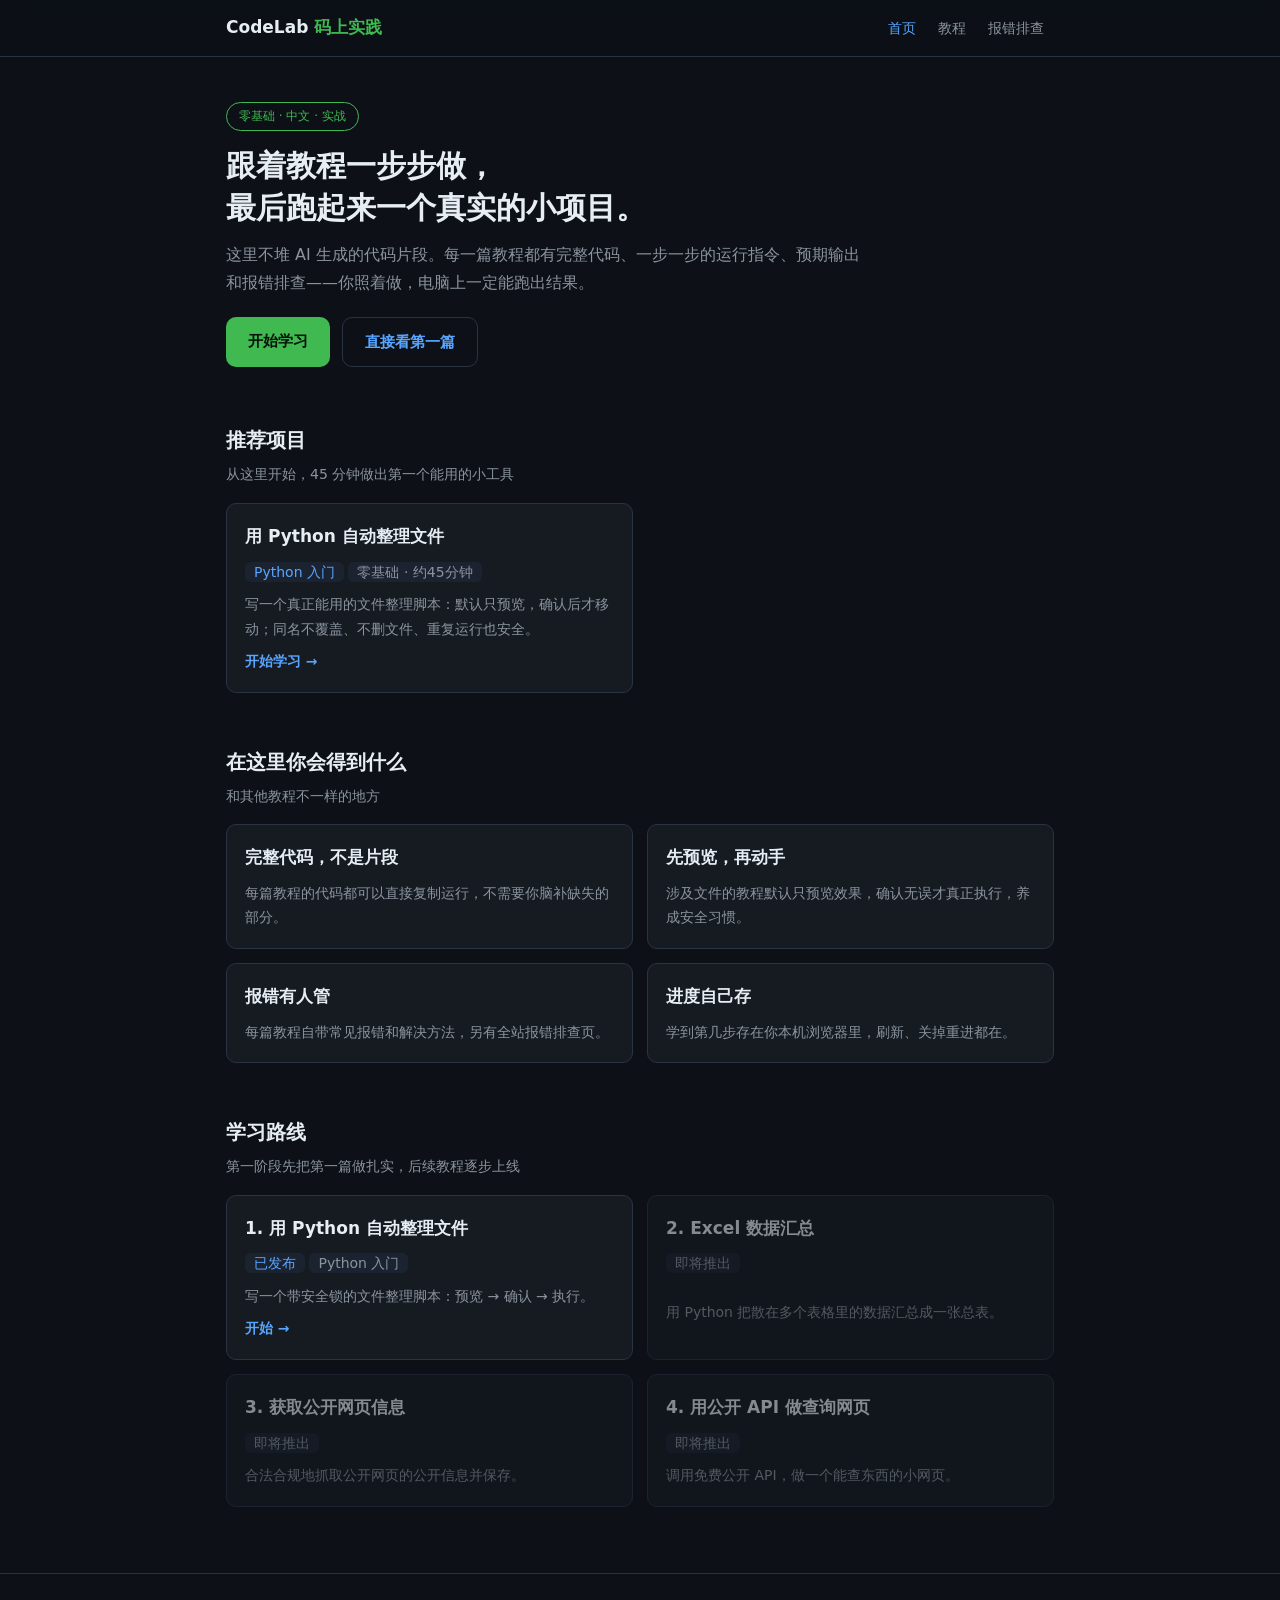
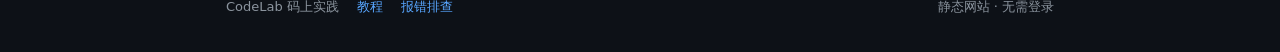
==== index.html @ 75bdf84a "CodeLab v0.1: 静态站首版 + 第一篇教程《用 Python 自动整理文件》（已实测）" ====
<!DOCTYPE html>
<html lang="zh-CN">
<head>
<meta charset="UTF-8">
<meta name="viewport" content="width=device-width, initial-scale=1.0">
<title>CodeLab 码上实践 - 跟着做，跑起来</title>
<meta name="description" content="面向零基础中文用户的编程实战教程：跟着步骤操作，最终运行一个真实的小项目。">
<link rel="stylesheet" href="assets/style.css">
</head>
<body>
<header class="topbar"><div class="wrap">
<a class="logo" href="index.html">CodeLab <b>码上实践</b></a>
<nav class="nav"><a href="index.html">首页</a><a href="tutorials.html">教程</a><a href="errors.html">报错排查</a></nav>
</div></header>
<main class="wrap">
<section class="hero">
<span class="kicker">零基础 · 中文 · 实战</span>
<h1>跟着教程一步步做，<br>最后跑起来一个真实的小项目。</h1>
<p>这里不堆 AI 生成的代码片段。每一篇教程都有完整代码、一步一步的运行指令、预期输出和报错排查——你照着做，电脑上一定能跑出结果。</p>
<div class="cta-row">
<a class="btn" href="tutorials.html">开始学习</a>
<a class="btn ghost" href="tutorial.html?id=python-organize-files">直接看第一篇</a>
</div>
</section>
<section class="sec">
<h2>推荐项目</h2>
<p class="sub">从这里开始，45 分钟做出第一个能用的小工具</p>
<div class="cards" id="featured"></div>
</section>
<section class="sec">
<h2>在这里你会得到什么</h2>
<p class="sub">和其他教程不一样的地方</p>
<div class="cards">
<div class="card"><h3>完整代码，不是片段</h3><p>每篇教程的代码都可以直接复制运行，不需要你脑补缺失的部分。</p></div>
<div class="card"><h3>先预览，再动手</h3><p>涉及文件的教程默认只预览效果，确认无误才真正执行，养成安全习惯。</p></div>
<div class="card"><h3>报错有人管</h3><p>每篇教程自带常见报错和解决方法，另有全站报错排查页。</p></div>
<div class="card"><h3>进度自己存</h3><p>学到第几步存在你本机浏览器里，刷新、关掉重进都在。</p></div>
</div>
</section>
<section class="sec">
<h2>学习路线</h2>
<p class="sub">第一阶段先把第一篇做扎实，后续教程逐步上线</p>
<div class="cards">
<div class="card"><h3>1. 用 Python 自动整理文件</h3><p><span class="tag">已发布</span> <span class="tag gray">Python 入门</span></p><p>写一个带安全锁的文件整理脚本：预览 → 确认 → 执行。</p><a class="go" href="tutorial.html?id=python-organize-files">开始 →</a></div>
<div class="card soon"><h3>2. Excel 数据汇总</h3><p><span class="tag gray">即将推出</span></p><p>用 Python 把散在多个表格里的数据汇总成一张总表。</p></div>
<div class="card soon"><h3>3. 获取公开网页信息</h3><p><span class="tag gray">即将推出</span></p><p>合法合规地抓取公开网页的公开信息并保存。</p></div>
<div class="card soon"><h3>4. 用公开 API 做查询网页</h3><p><span class="tag gray">即将推出</span></p><p>调用免费公开 API，做一个能查东西的小网页。</p></div>
</div>
</section>
</main>
<footer><div class="wrap">
<span>CodeLab 码上实践</span><a href="tutorials.html">教程</a><a href="errors.html">报错排查</a><span style="margin-left:auto">静态网站 · 无需登录</span>
</div></footer>
<script src="assets/app.js"></script>
<script src="data/tutorials.js"></script>
<script>
(function(){
  var box = document.getElementById('featured');
  var t = (window.TUTORIALS||[])[0];
  if(!t){ box.innerHTML = '<div class="card"><h3>教程加载中…</h3></div>'; return; }
  box.innerHTML =
    '<div class="card"><h3>' + esc(t.title) + '</h3>' +
    '<p><span class="tag">' + esc(t.category) + '</span> <span class="tag gray">' + esc(t.level) + ' · 约' + t.minutes + '分钟</span></p>' +
    '<p>' + esc(t.summary) + '</p>' +
    '<a class="go" href="tutorial.html?id=' + t.id + '">开始学习 →</a></div>';
})();
</script>
</body>
</html>
---- assets/style.css ----
/* CodeLab 码上实践 — 深色开发者风，移动端优先 */
:root{
  --bg:#0d1117; --bg2:#161b22; --bg3:#1c2330;
  --line:#2a3342; --txt:#e6edf3; --mut:#8b949e;
  --acc:#58a6ff; --acc2:#3fb950; --warn:#d29922; --bad:#f85149;
  --code-bg:#0a0e14; --radius:10px;
}
*{box-sizing:border-box;margin:0;padding:0}
html{-webkit-text-size-adjust:100%}
body{background:var(--bg);color:var(--txt);font-family:-apple-system,BlinkMacSystemFont,"PingFang SC","Hiragino Sans GB","Microsoft YaHei",system-ui,sans-serif;line-height:1.75;font-size:16px}
a{color:var(--acc);text-decoration:none}
a:hover{text-decoration:underline}
.wrap{max-width:860px;margin:0 auto;padding:0 16px}
/* 顶栏 */
.topbar{position:sticky;top:0;z-index:50;background:rgba(13,17,23,.92);backdrop-filter:blur(8px);border-bottom:1px solid var(--line)}
.topbar .wrap{display:flex;align-items:center;height:56px;gap:4px}
.logo{font-weight:700;font-size:17px;color:var(--txt);margin-right:auto;white-space:nowrap}
.logo b{color:var(--acc2)}
.nav{display:flex;gap:2px}
.nav a{color:var(--mut);font-size:14px;padding:8px 10px;border-radius:8px;white-space:nowrap}
.nav a:hover{color:var(--txt);text-decoration:none;background:var(--bg3)}
.nav a.on{color:var(--acc)}
/* Hero */
.hero{padding:44px 0 30px}
.hero .kicker{display:inline-block;font-size:12px;color:var(--acc2);border:1px solid var(--acc2);border-radius:20px;padding:3px 12px;margin-bottom:14px}
.hero h1{font-size:30px;line-height:1.4;margin-bottom:12px}
.hero p{color:var(--mut);font-size:16px;max-width:640px}
.cta-row{display:flex;gap:12px;margin-top:20px;flex-wrap:wrap}
.btn{display:inline-block;background:var(--acc2);color:#04120a;font-weight:700;font-size:15px;padding:11px 22px;border-radius:var(--radius);border:0;cursor:pointer}
.btn:hover{text-decoration:none;filter:brightness(1.08)}
.btn.ghost{background:transparent;color:var(--acc);border:1px solid var(--line)}
/* 卡片 */
.sec{padding:26px 0}
.sec h2{font-size:20px;margin-bottom:4px}
.sec .sub{color:var(--mut);font-size:14px;margin-bottom:16px}
.cards{display:grid;grid-template-columns:1fr;gap:14px}
@media(min-width:640px){.cards{grid-template-columns:1fr 1fr}}
.card{background:var(--bg2);border:1px solid var(--line);border-radius:var(--radius);padding:18px;display:flex;flex-direction:column;gap:8px}
.card h3{font-size:17px}
.card p{color:var(--mut);font-size:14px;flex:1}
.meta{display:flex;gap:8px;flex-wrap:wrap;font-size:12px}
.tag{background:var(--bg3);color:var(--acc);border-radius:6px;padding:2px 9px}
.tag.gray{color:var(--mut)}
.card .go{font-size:14px;font-weight:700}
.card.soon{opacity:.55}
/* 列表页工具条 */
.toolbar{display:flex;gap:10px;flex-wrap:wrap;margin:18px 0}
.toolbar input{flex:1;min-width:200px;background:var(--bg2);border:1px solid var(--line);color:var(--txt);border-radius:var(--radius);padding:10px 14px;font-size:15px}
.pills{display:flex;gap:8px;flex-wrap:wrap;margin-bottom:6px}
.pill{background:var(--bg2);border:1px solid var(--line);color:var(--mut);border-radius:20px;padding:6px 14px;font-size:13px;cursor:pointer}
.pill.on{background:var(--acc);border-color:var(--acc);color:#04121f;font-weight:700}
.empty{color:var(--mut);text-align:center;padding:40px 0;display:none}
/* 教程详情 */
.crumb{font-size:13px;color:var(--mut);margin:18px 0 6px}
.crumb a{color:var(--mut)}
.t-title{font-size:26px;line-height:1.4;margin-bottom:10px}
.t-meta{display:flex;gap:8px;flex-wrap:wrap;margin-bottom:8px}
.progressbar{height:8px;background:var(--bg3);border-radius:6px;overflow:hidden;margin:14px 0 4px}
.progressbar i{display:block;height:100%;background:var(--acc2);width:0;transition:width .3s}
.prog-txt{font-size:13px;color:var(--mut);margin-bottom:6px}
.step{background:var(--bg2);border:1px solid var(--line);border-radius:var(--radius);padding:18px;margin:16px 0}
.step.done{opacity:.62}
.step.done h3{color:var(--acc2)}
.step-head{display:flex;gap:10px;align-items:flex-start;margin-bottom:8px}
.step-check{flex:none;width:22px;height:22px;margin-top:3px;accent-color:var(--acc2);cursor:pointer}
.step h3{font-size:17px;flex:1}
.step p,.step li{font-size:15px;color:#c9d1d9}
.step ul,.step ol{padding-left:22px;margin:8px 0}
.step li{margin-bottom:6px}
/* 代码块 */
.codeblock{background:var(--code-bg);border:1px solid var(--line);border-radius:8px;margin:12px 0;overflow:hidden}
.codeblock .chead{display:flex;align-items:center;background:var(--bg3);padding:7px 12px;font-size:12px;color:var(--mut)}
.codeblock .chead span{margin-right:auto}
.copybtn{background:var(--bg2);border:1px solid var(--line);color:var(--acc);font-size:12px;border-radius:6px;padding:4px 12px;cursor:pointer}
.copybtn:hover{border-color:var(--acc)}
.codeblock pre{padding:14px;overflow-x:auto;font-size:13.5px;line-height:1.65}
.codeblock code{font-family:ui-monospace,SFMono-Regular,Menlo,Consolas,"Courier New",monospace;color:#d6e2f0;white-space:pre}
.cmd code{color:#7ee787}
.out code{color:#8b949e}
/* 提示框 */
.note{border-left:3px solid var(--warn);background:rgba(210,153,34,.08);padding:10px 14px;border-radius:0 8px 8px 0;font-size:14px;margin:12px 0;color:#e8dcc3}
.note b{color:var(--warn)}
.tip{border-left:3px solid var(--acc2);background:rgba(63,185,80,.08);padding:10px 14px;border-radius:0 8px 8px 0;font-size:14px;margin:12px 0;color:#cfe8d4}
.tip b{color:var(--acc2)}
/* 报错/清单 */
.err{background:var(--bg2);border:1px solid var(--line);border-radius:var(--radius);padding:16px 18px;margin:12px 0}
.err h4{font-size:15px;color:var(--bad);margin-bottom:6px;font-family:ui-monospace,Menlo,Consolas,monospace}
.err p{font-size:14px;color:#c9d1d9;margin-bottom:4px}
.err .fix{color:var(--acc2)}
.check li{list-style:none;padding-left:28px;position:relative;margin-bottom:8px;font-size:15px}
.check li::before{content:"☐";position:absolute;left:4px;color:var(--mut)}
/* 底部 */
footer{border-top:1px solid var(--line);margin-top:40px;padding:22px 0 34px;color:var(--mut);font-size:13px}
footer .wrap{display:flex;gap:18px;flex-wrap:wrap;align-items:center}
/* 404 */
.nf{text-align:center;padding:70px 0}
.nf h1{font-size:64px;color:var(--mut)}
.nf p{color:var(--mut);margin:12px 0 22px}
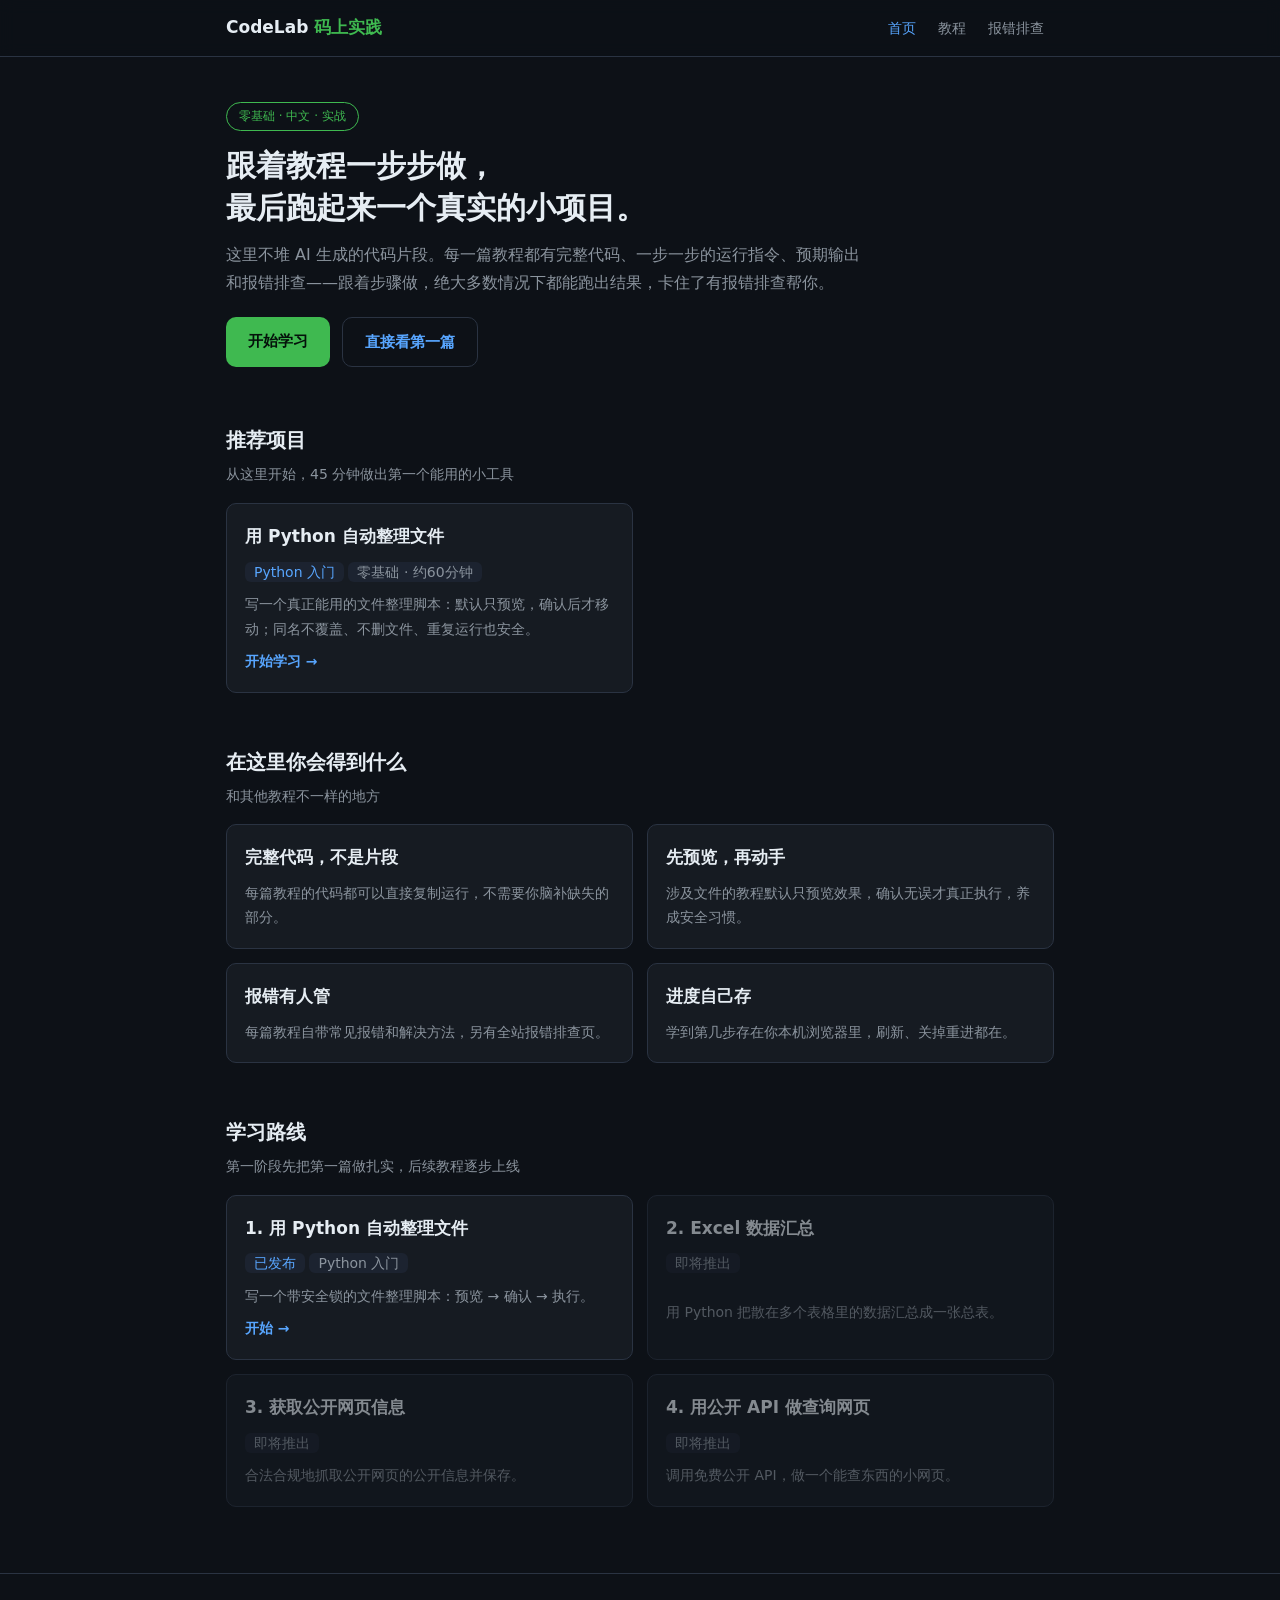
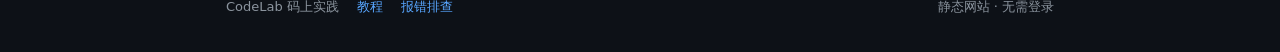
==== commit 871f4075: "CodeLab v0.2: 审查整改 - organize.py安全加固/前端消毒器/教程可跟随性/异常体验" ====
--- a/index.html
+++ b/index.html
@@ -16,7 +16,7 @@
 <section class="hero">
 <span class="kicker">零基础 · 中文 · 实战</span>
 <h1>跟着教程一步步做，<br>最后跑起来一个真实的小项目。</h1>
-<p>这里不堆 AI 生成的代码片段。每一篇教程都有完整代码、一步一步的运行指令、预期输出和报错排查——你照着做，电脑上一定能跑出结果。</p>
+<p>这里不堆 AI 生成的代码片段。每一篇教程都有完整代码、一步一步的运行指令、预期输出和报错排查——跟着步骤做，绝大多数情况下都能跑出结果，卡住了有报错排查帮你。</p>
 <div class="cta-row">
 <a class="btn" href="tutorials.html">开始学习</a>
 <a class="btn ghost" href="tutorial.html?id=python-organize-files">直接看第一篇</a>
--- a/assets/style.css
+++ b/assets/style.css
@@ -96,3 +96,12 @@
 .nf{text-align:center;padding:70px 0}
 .nf h1{font-size:64px;color:var(--mut)}
 .nf p{color:var(--mut);margin:12px 0 22px}
+/* 窄屏（<=420px）：顶栏收紧，标题缩小。注：390px 真机尚未验证 */
+@media(max-width:420px){
+  .logo{font-size:14px}
+  .nav a{padding:8px 6px;font-size:13px}
+  .hero h1{font-size:23px}
+  .t-title{font-size:21px}
+  .codeblock pre{font-size:12.5px}
+  .btn{padding:10px 16px;font-size:14px}
+}
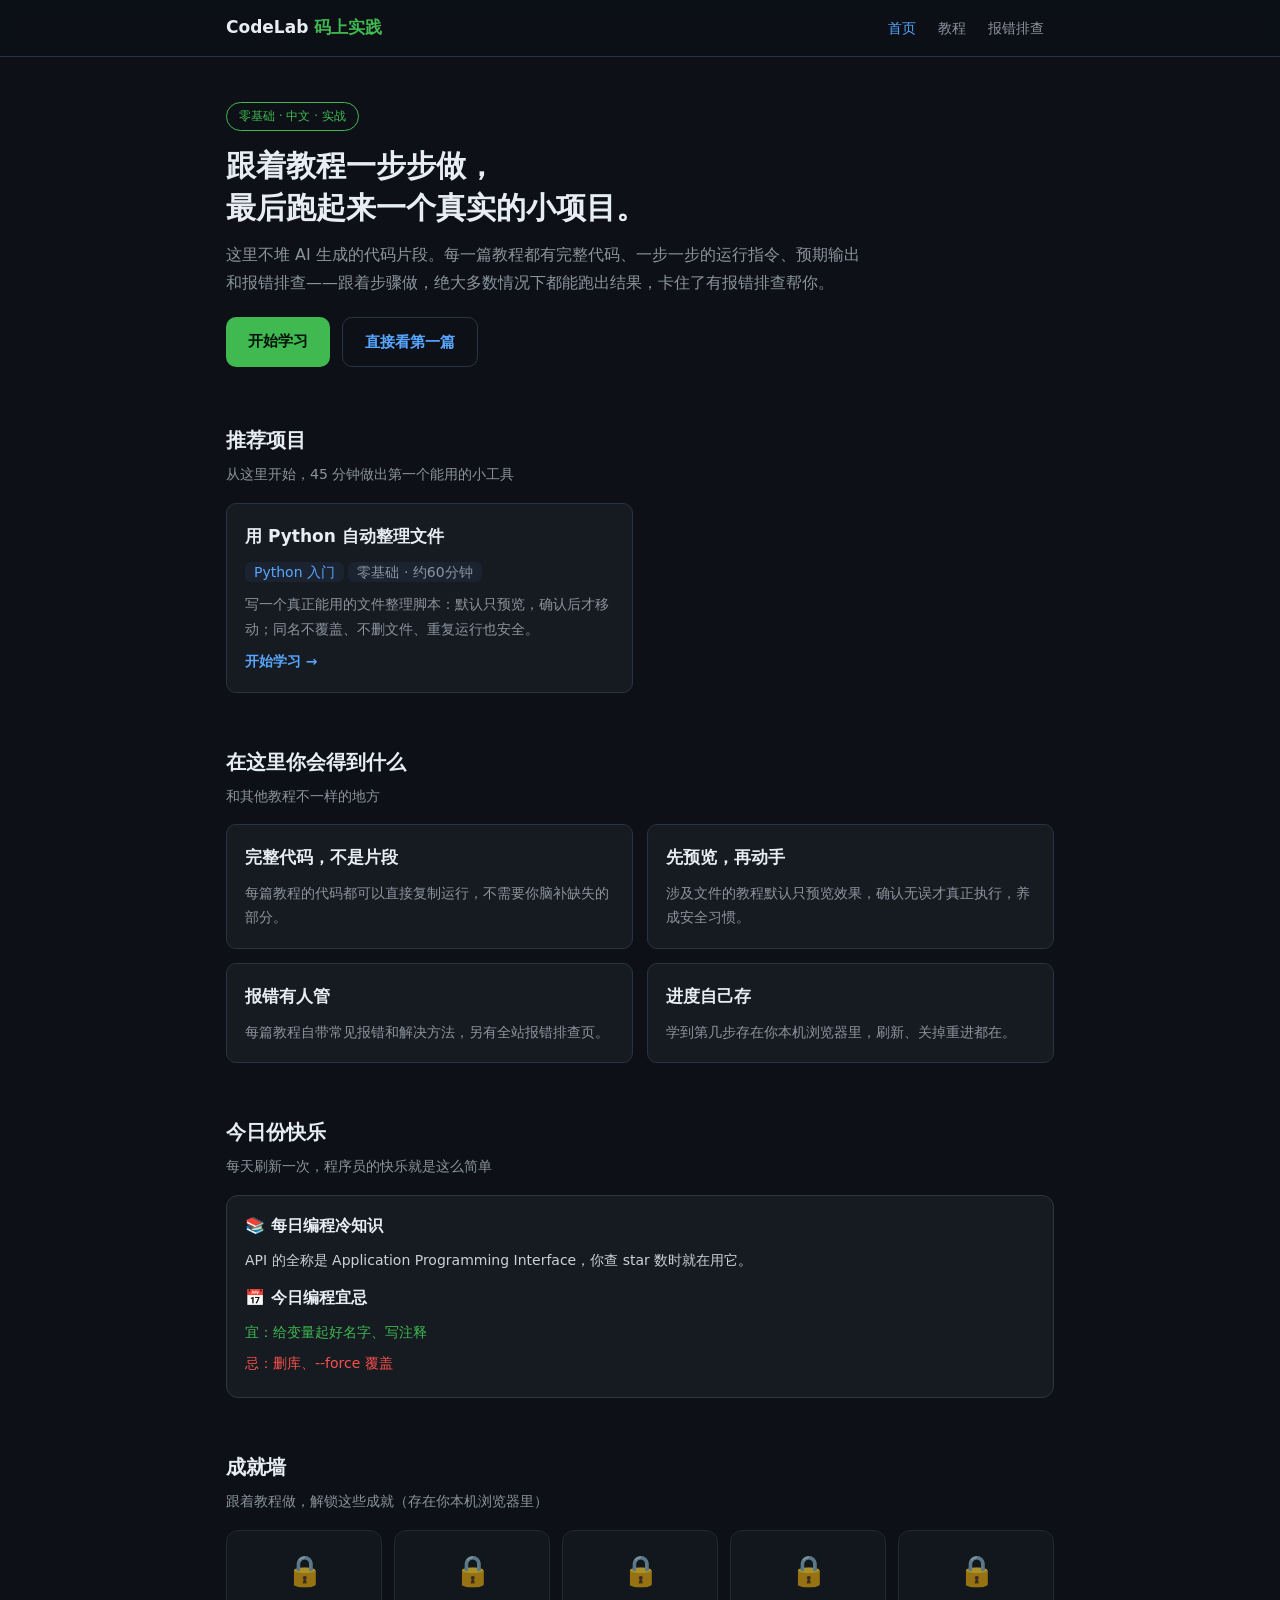
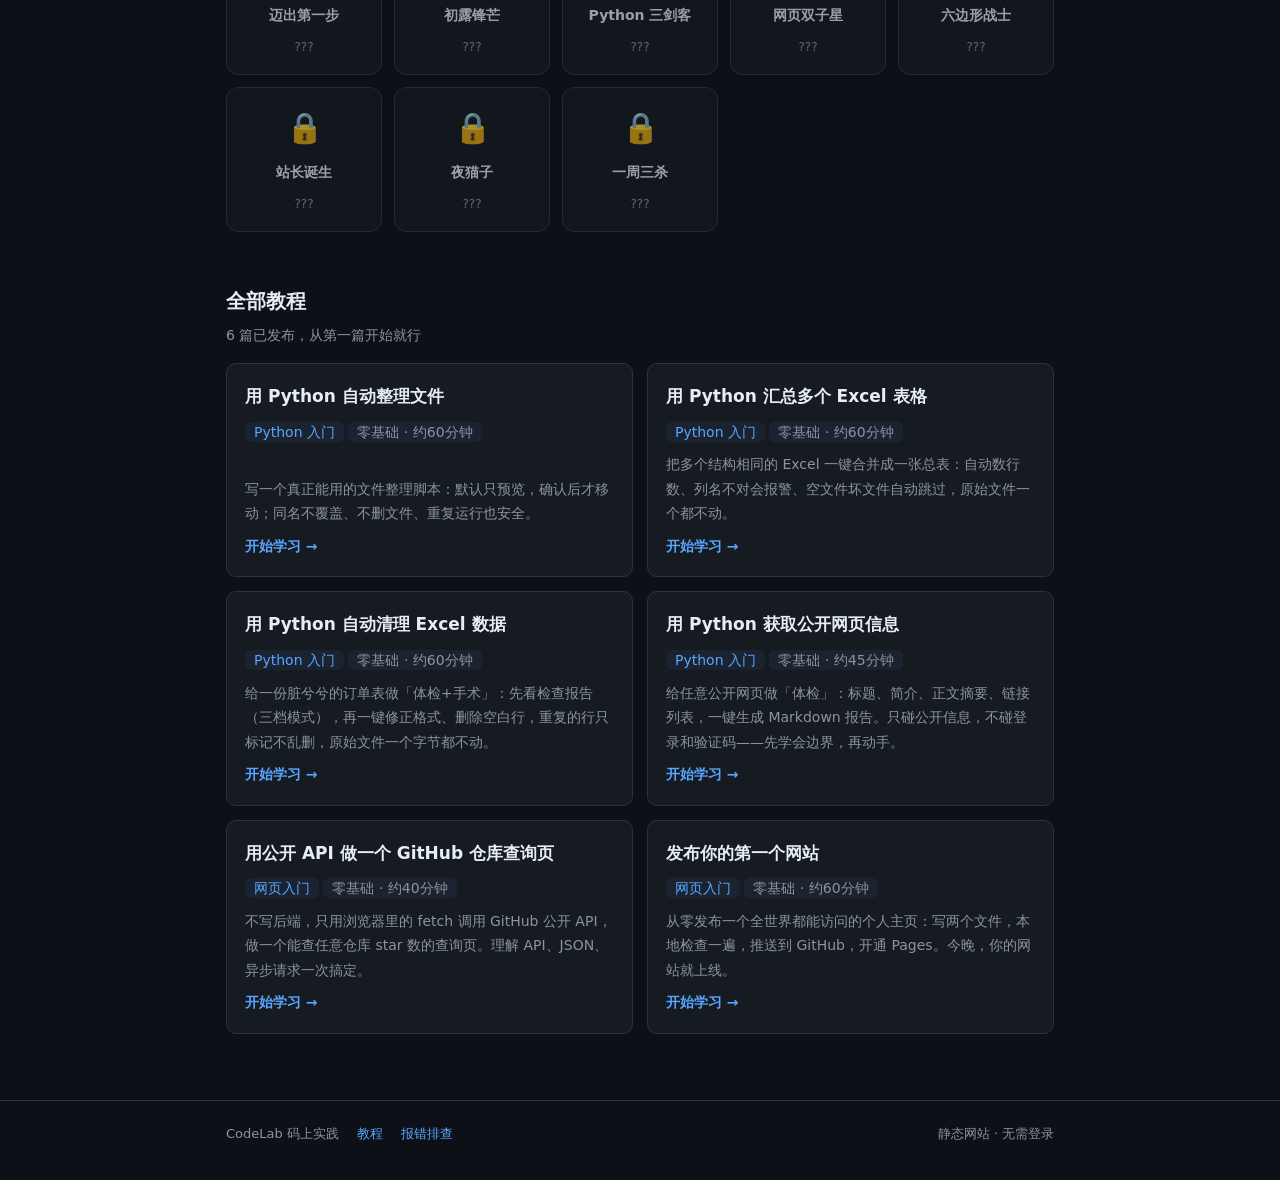
==== commit 629d16cc: "feat: 成就系统 + 首页趣味区" ====
--- a/index.html
+++ b/index.html
@@ -38,14 +38,19 @@
 </div>
 </section>
 <section class="sec">
-<h2>学习路线</h2>
-<p class="sub">第一阶段先把第一篇做扎实，后续教程逐步上线</p>
-<div class="cards">
-<div class="card"><h3>1. 用 Python 自动整理文件</h3><p><span class="tag">已发布</span> <span class="tag gray">Python 入门</span></p><p>写一个带安全锁的文件整理脚本：预览 → 确认 → 执行。</p><a class="go" href="tutorial.html?id=python-organize-files">开始 →</a></div>
-<div class="card soon"><h3>2. Excel 数据汇总</h3><p><span class="tag gray">即将推出</span></p><p>用 Python 把散在多个表格里的数据汇总成一张总表。</p></div>
-<div class="card soon"><h3>3. 获取公开网页信息</h3><p><span class="tag gray">即将推出</span></p><p>合法合规地抓取公开网页的公开信息并保存。</p></div>
-<div class="card soon"><h3>4. 用公开 API 做查询网页</h3><p><span class="tag gray">即将推出</span></p><p>调用免费公开 API，做一个能查东西的小网页。</p></div>
-</div>
+<h2>今日份快乐</h2>
+<p class="sub">每天刷新一次，程序员的快乐就是这么简单</p>
+<div class="funbox" id="funbox"><p>加载中…</p></div>
+</section>
+<section class="sec">
+<h2>成就墙</h2>
+<p class="sub">跟着教程做，解锁这些成就（存在你本机浏览器里）</p>
+<div class="achv-wall" id="achvWall"></div>
+</section>
+<section class="sec">
+<h2>全部教程</h2>
+<p class="sub">6 篇已发布，从第一篇开始就行</p>
+<div class="cards" id="allList"></div>
 </section>
 </main>
 <footer><div class="wrap">
@@ -53,11 +58,30 @@
 </div></footer>
 <script src="assets/app.js"></script>
 <script src="data/tutorials.js"></script>
+<script src="assets/achievements.js"></script>
 <script>
 (function(){
   var box = document.getElementById('featured');
   var t = (window.TUTORIALS||[])[0];
   if(!t){ box.innerHTML = '<div class="card"><h3>教程加载中…</h3></div>'; return; }
+  // 趣味区
+  if(window.Achv){
+    var yj = window.Achv.dailyYiJi();
+    document.getElementById('funbox').innerHTML =
+      '<h3>📚 每日编程冷知识</h3><p>' + esc(window.Achv.dailyFact()) + '</p>' +
+      '<h3 style="margin-top:12px">📅 今日编程宜忌</h3>' +
+      '<p><span class="yi">宜：' + yj.yi.map(esc).join('、') + '</span></p>' +
+      '<p><span class="ji">忌：' + yj.ji.map(esc).join('、') + '</span></p>';
+    window.Achv.renderWall('achvWall');
+  }
+  // 全部教程
+  var all = document.getElementById('allList');
+  all.innerHTML = (window.TUTORIALS||[]).map(function(x){
+    return '<div class="card"><h3>' + esc(x.title) + '</h3>' +
+      '<p><span class="tag">' + esc(x.category) + '</span> <span class="tag gray">' + esc(x.level) + ' · 约' + x.minutes + '分钟</span></p>' +
+      '<p>' + esc(x.summary) + '</p>' +
+      '<a class="go" href="tutorial.html?id=' + x.id + '">开始学习 →</a></div>';
+  }).join('');
   box.innerHTML =
     '<div class="card"><h3>' + esc(t.title) + '</h3>' +
     '<p><span class="tag">' + esc(t.category) + '</span> <span class="tag gray">' + esc(t.level) + ' · 约' + t.minutes + '分钟</span></p>' +
--- a/assets/style.css
+++ b/assets/style.css
@@ -105,3 +105,24 @@
   .codeblock pre{font-size:12.5px}
   .btn{padding:10px 16px;font-size:14px}
 }
+
+/* ---- 成就系统 ---- */
+.achv-toast{position:fixed;left:50%;bottom:28px;transform:translate(-50%,80px);z-index:9999;
+  display:flex;gap:12px;align-items:center;background:#161b22;border:1px solid #f0b429;
+  border-radius:14px;padding:14px 18px;max-width:88vw;box-shadow:0 8px 32px rgba(0,0,0,.5);
+  opacity:0;transition:all .35s ease;color:#e6edf3;font-size:14px}
+.achv-toast.show{transform:translate(-50%,0);opacity:1}
+.achv-toast .achv-emoji{font-size:32px}
+.achv-toast b{color:#f0b429}
+.achv-confetti{position:fixed;inset:0;z-index:9998;pointer-events:none}
+.achv-wall{display:grid;grid-template-columns:repeat(auto-fill,minmax(150px,1fr));gap:12px;margin-top:14px}
+.achv-card{border:1px solid #30363d;border-radius:12px;padding:14px;background:#161b22;text-align:center}
+.achv-card .achv-emoji{font-size:30px;display:block;margin-bottom:6px}
+.achv-card b{display:block;font-size:14px;margin-bottom:4px}
+.achv-card span{font-size:12px;color:#8b949e}
+.achv-card.on{border-color:#f0b429;background:#1c1a12}
+.achv-card:not(.on){opacity:.65}
+.funbox{border:1px solid #30363d;border-radius:12px;padding:16px 18px;background:#161b22;margin-top:12px}
+.funbox h3{margin:0 0 8px;font-size:16px}
+.funbox p{margin:6px 0;font-size:14px;color:#c9d1d9}
+.funbox .yi{color:#3fb950}.funbox .ji{color:#f85149}
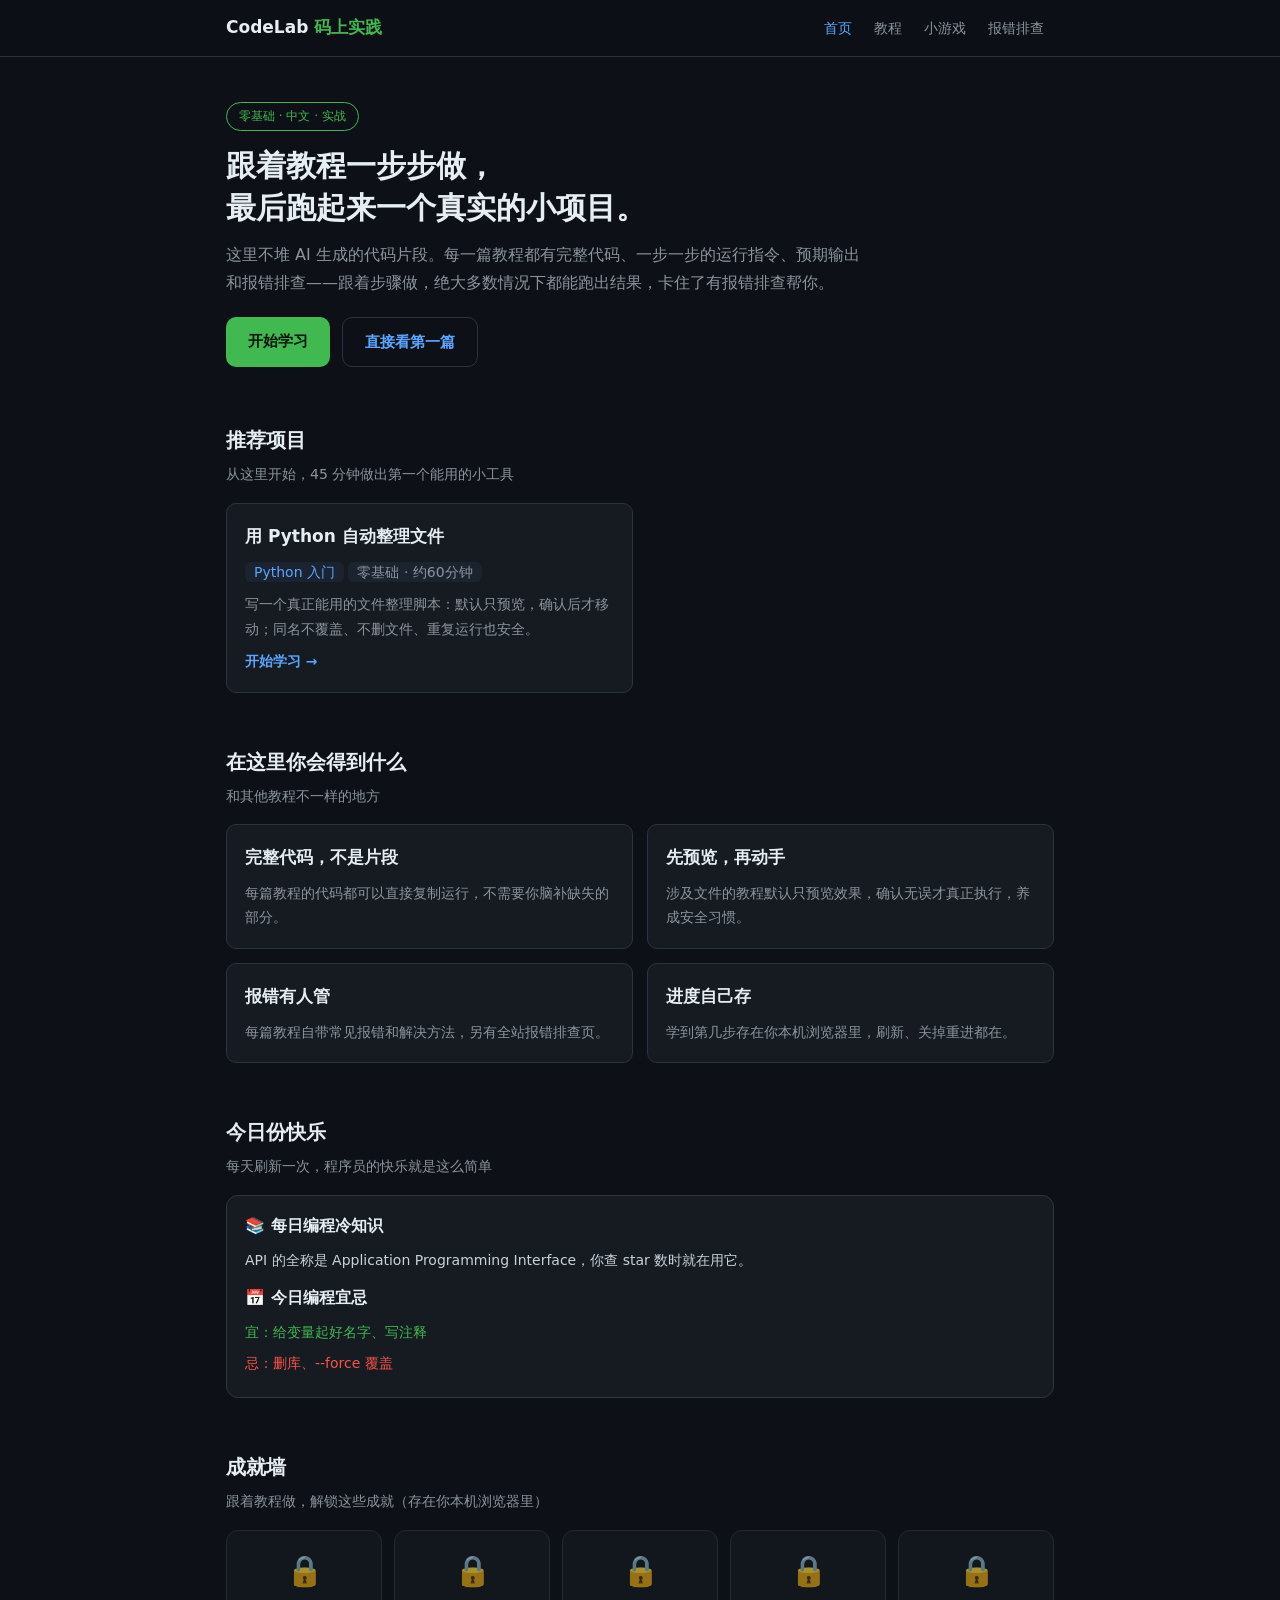
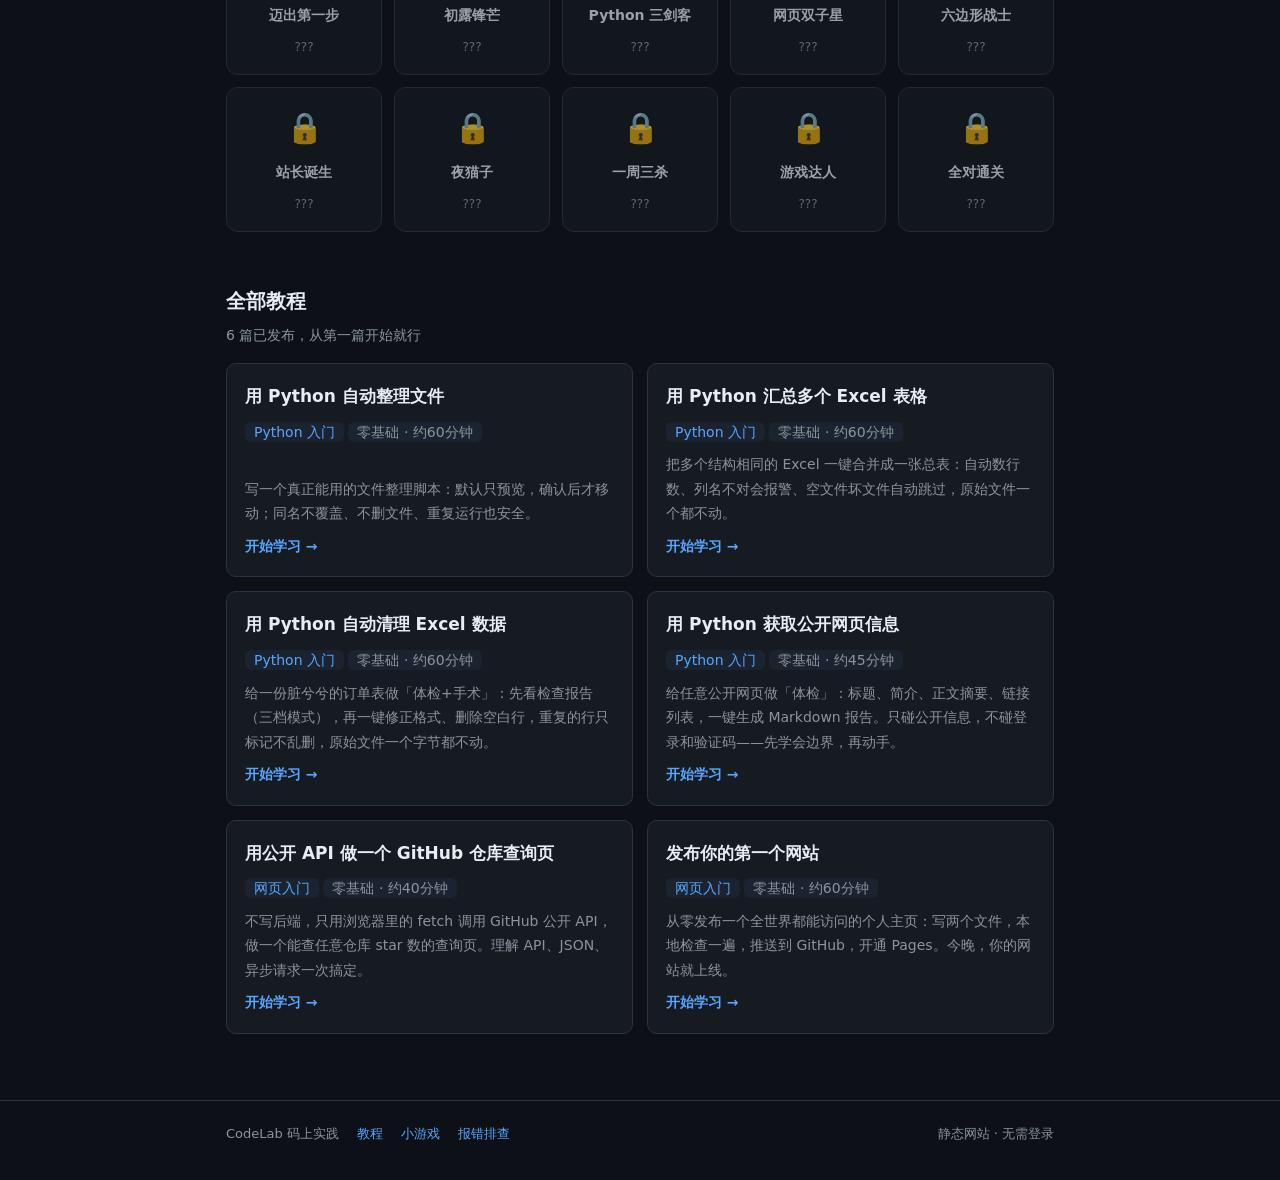
==== commit 902d9c5d: "feat: 编程小游戏（猜输出+找Bug）" ====
--- a/index.html
+++ b/index.html
@@ -10,7 +10,7 @@
 <body>
 <header class="topbar"><div class="wrap">
 <a class="logo" href="index.html">CodeLab <b>码上实践</b></a>
-<nav class="nav"><a href="index.html">首页</a><a href="tutorials.html">教程</a><a href="errors.html">报错排查</a></nav>
+<nav class="nav"><a href="index.html">首页</a><a href="tutorials.html">教程</a><a href="game.html">小游戏</a><a href="errors.html">报错排查</a></nav>
 </div></header>
 <main class="wrap">
 <section class="hero">
@@ -54,7 +54,7 @@
 </section>
 </main>
 <footer><div class="wrap">
-<span>CodeLab 码上实践</span><a href="tutorials.html">教程</a><a href="errors.html">报错排查</a><span style="margin-left:auto">静态网站 · 无需登录</span>
+<span>CodeLab 码上实践</span><a href="tutorials.html">教程</a><a href="game.html">小游戏</a><a href="errors.html">报错排查</a><span style="margin-left:auto">静态网站 · 无需登录</span>
 </div></footer>
 <script src="assets/app.js"></script>
 <script src="data/tutorials.js"></script>
--- a/assets/style.css
+++ b/assets/style.css
@@ -126,3 +126,33 @@
 .funbox h3{margin:0 0 8px;font-size:16px}
 .funbox p{margin:6px 0;font-size:14px;color:#c9d1d9}
 .funbox .yi{color:#3fb950}.funbox .ji{color:#f85149}
+
+/* ---- 编程小游戏 ---- */
+.game-tabs{display:flex;gap:8px;margin:14px 0}
+.game-tab{padding:8px 20px;border-radius:20px;border:1px solid #30363d;background:#161b22;
+  color:#c9d1d9;cursor:pointer;font-size:14px}
+.game-tab.on{background:#1f6feb;border-color:#1f6feb;color:#fff}
+.game-meta{display:flex;gap:16px;font-size:14px;color:#8b949e;margin-bottom:8px;flex-wrap:wrap}
+.game-meta b{color:#f0b429}
+.game-prog{height:6px;background:#21262d;border-radius:3px;margin-bottom:16px}
+.game-prog i{display:block;height:100%;background:#1f6feb;border-radius:3px;transition:width .3s}
+.game-code{background:#0d1117;border:1px solid #30363d;border-radius:10px;padding:16px;
+  font-family:ui-monospace,Menlo,Consolas,monospace;font-size:15px;line-height:1.8;
+  white-space:pre-wrap;color:#e6edf3}
+.game-q{font-size:16px;font-weight:700;margin:14px 0 10px}
+.game-opts{display:grid;gap:10px}
+.game-opt{padding:12px 16px;border-radius:10px;border:1px solid #30363d;background:#161b22;
+  color:#e6edf3;font-size:15px;text-align:left;cursor:pointer;font-family:ui-monospace,Menlo,Consolas,monospace}
+.game-opt:hover:not(:disabled){border-color:#58a6ff}
+.game-opt:disabled{cursor:default}
+.game-opt.right{border-color:#3fb950;background:#12261a}
+.game-opt.wrong{border-color:#f85149;background:#2e1618}
+.game-why{margin-top:14px;font-size:14px}
+.game-why .why-ok{color:#3fb950;font-weight:700}
+.game-why .why-no{color:#f85149;font-weight:700}
+.game-why p{color:#c9d1d9;margin:8px 0 12px}
+.game-end{text-align:center;padding:20px 0}
+.game-medal{font-size:56px}
+.game-end h3{margin:10px 0}
+.game-end p{color:#c9d1d9}
+.newbest{color:#f0b429;font-weight:700}
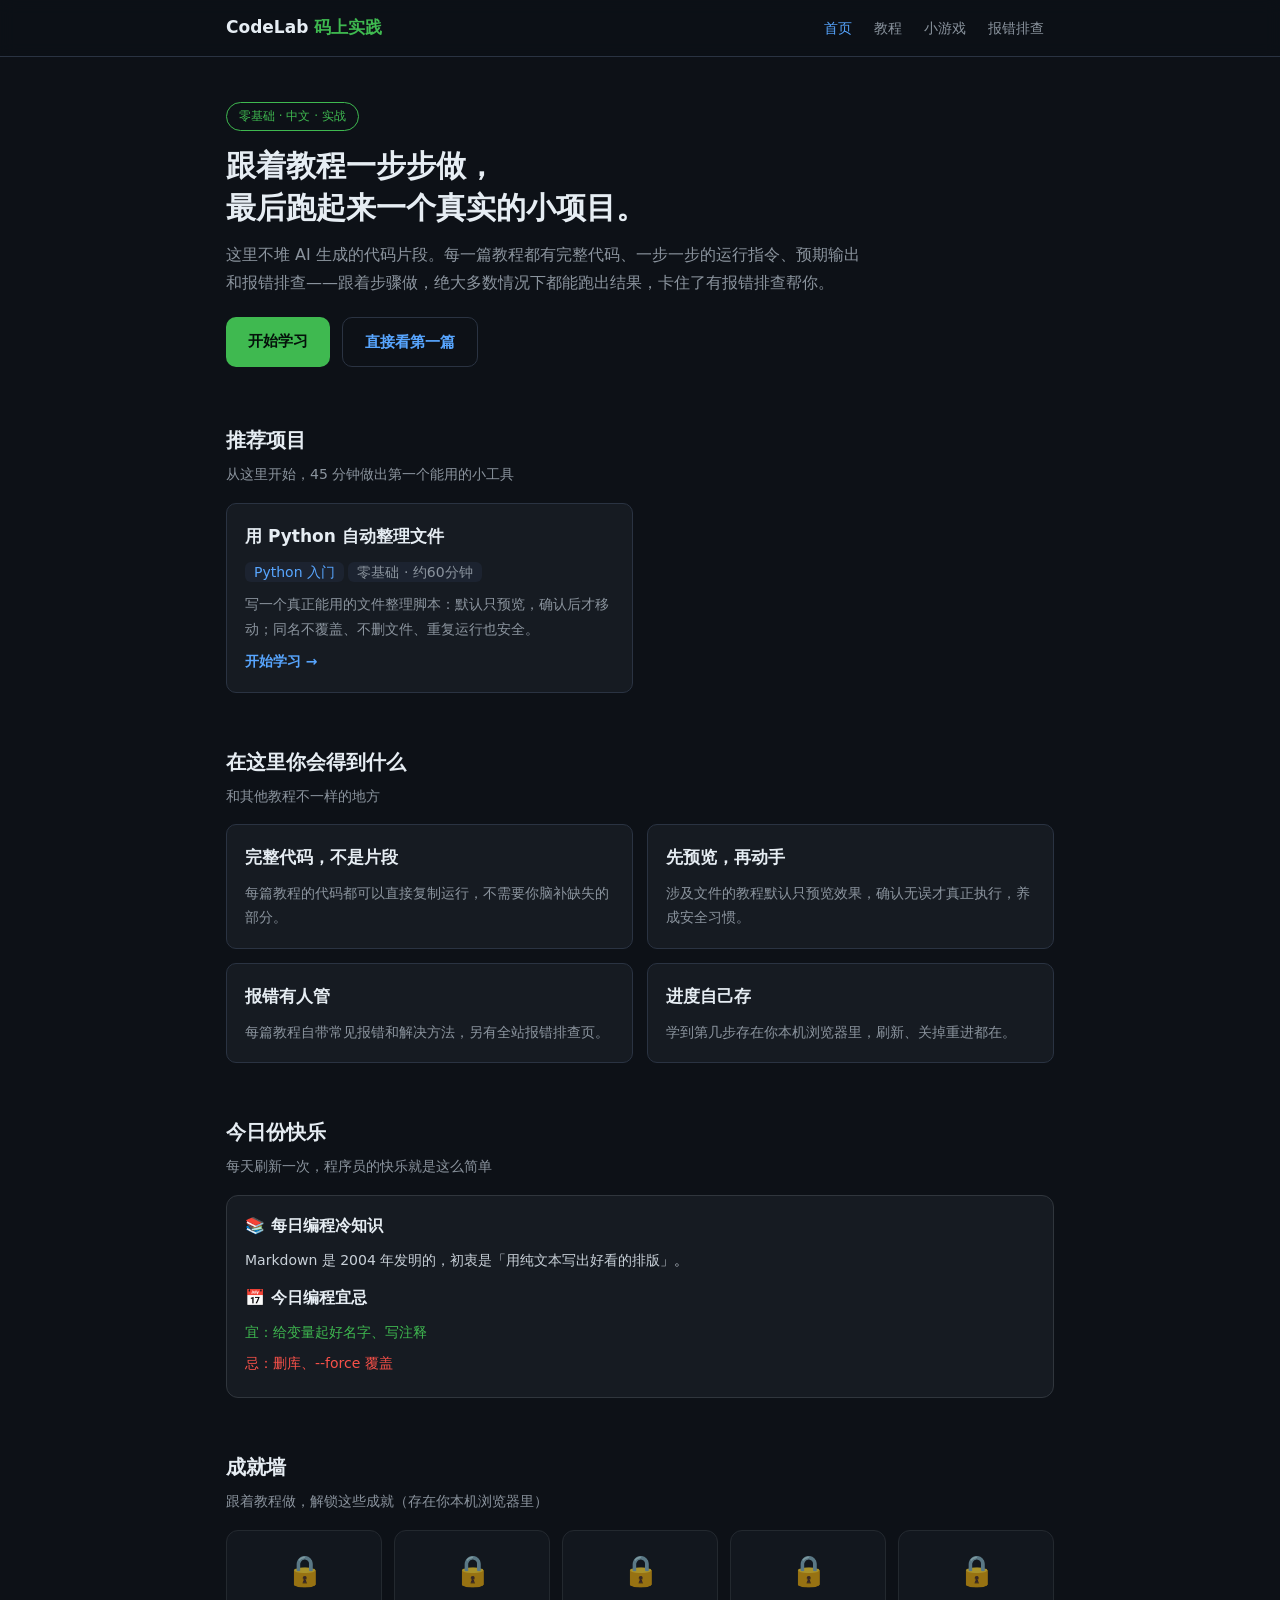
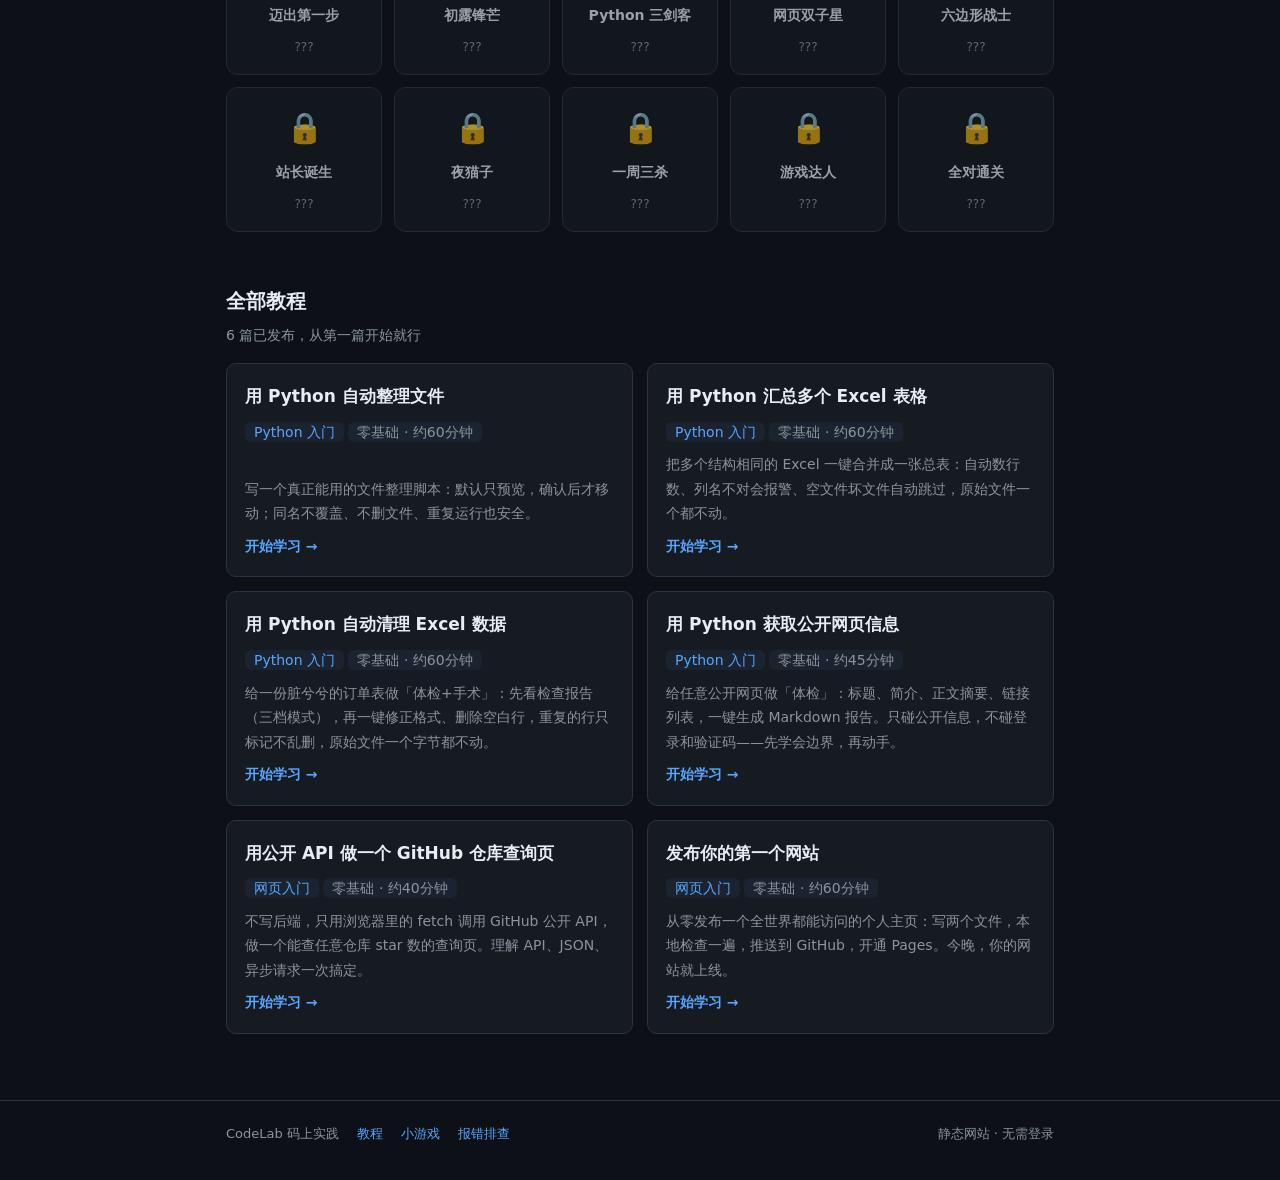
==== commit 7001faf1: "feat: 持续优化第一轮" ====
--- a/index.html
+++ b/index.html
@@ -5,6 +5,13 @@
 <meta name="viewport" content="width=device-width, initial-scale=1.0">
 <title>CodeLab 码上实践 - 跟着做，跑起来</title>
 <meta name="description" content="面向零基础中文用户的编程实战教程：跟着步骤操作，最终运行一个真实的小项目。">
+<meta name="theme-color" content="#0d1117">
+<meta property="og:title" content="CodeLab 码上实践 - 跟着做，跑起来">
+<meta property="og:description" content="面向零基础中文用户的编程实战教程：跟着步骤操作，最终运行一个真实的小项目。">
+<meta property="og:type" content="website">
+<meta property="og:url" content="https://ryajia321.github.io/codelab/index.html">
+<link rel="manifest" href="assets/manifest.json">
+<link rel="icon" href="assets/icon.svg" type="image/svg+xml">
 <link rel="stylesheet" href="assets/style.css">
 </head>
 <body>
--- a/assets/style.css
+++ b/assets/style.css
@@ -156,3 +156,13 @@
 .game-end h3{margin:10px 0}
 .game-end p{color:#c9d1d9}
 .newbest{color:#f0b429;font-weight:700}
+
+/* ---- 上一篇/下一篇 ---- */
+.prevnext{display:flex;gap:12px;margin:28px 0 8px}
+.prevnext>span{flex:1}
+.pn{flex:1;display:block;border:1px solid #30363d;border-radius:12px;padding:14px 16px;
+  background:#161b22;text-decoration:none;color:#e6edf3}
+.pn:hover{border-color:#58a6ff}
+.pn span{font-size:12px;color:#8b949e;display:block;margin-bottom:4px}
+.pn b{font-size:15px}
+.pn.next{text-align:right}
